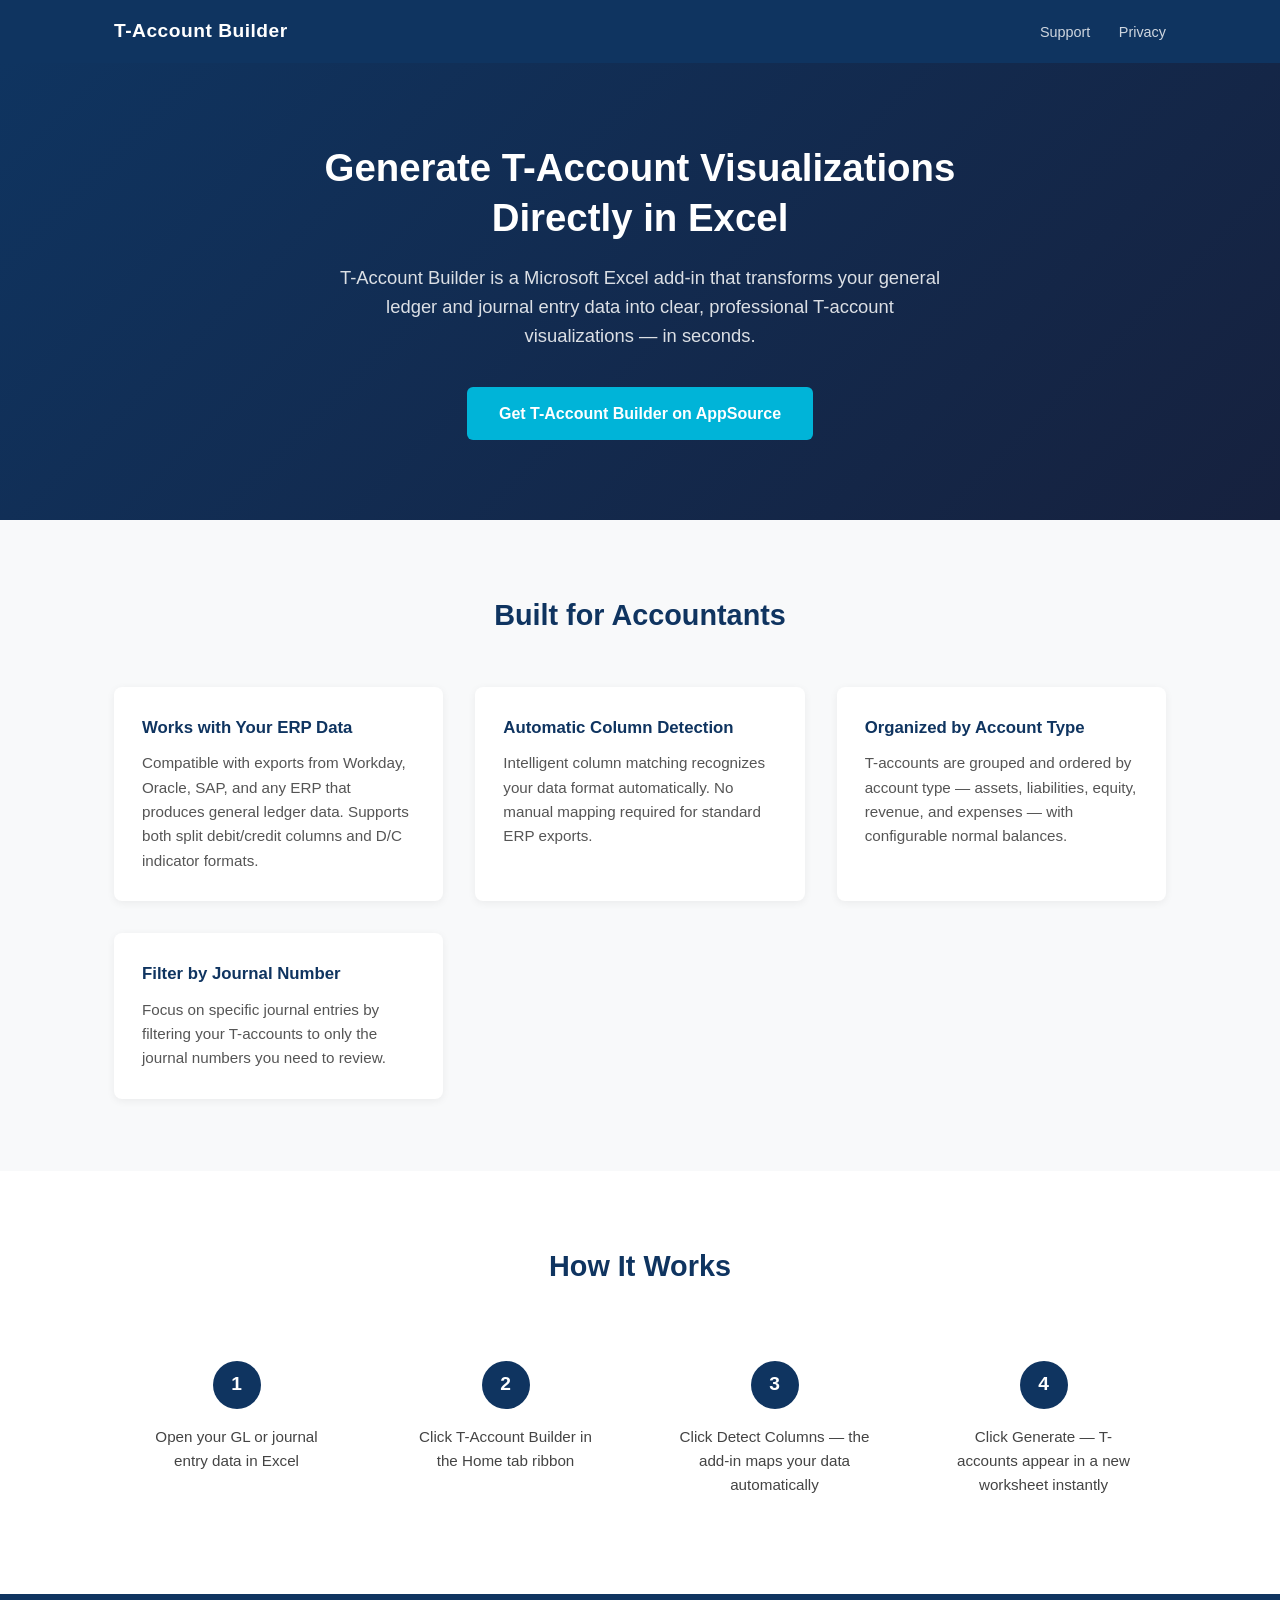
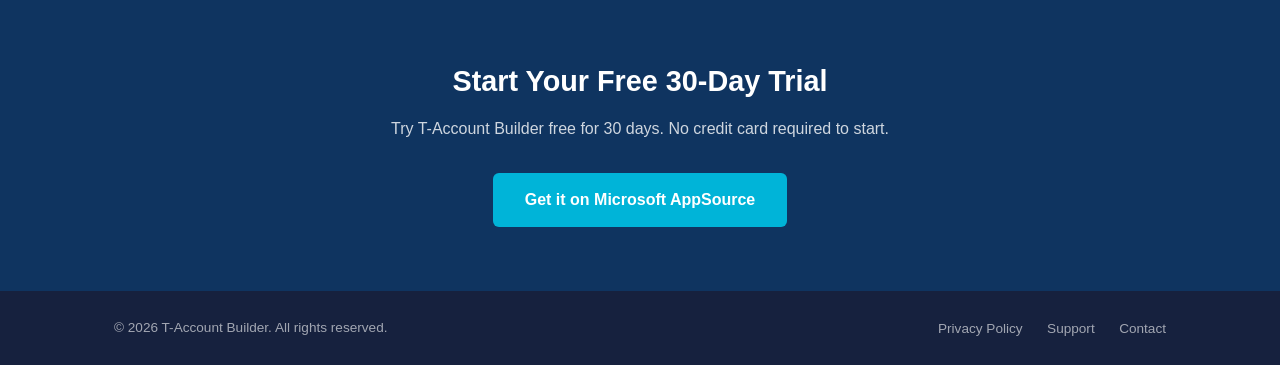
==== index.html @ 71a90ffa "Add files via upload" ====
<!DOCTYPE html>
<html lang="en">
<head>
    <meta charset="UTF-8">
    <meta name="viewport" content="width=device-width, initial-scale=1.0">
    <title>T-Account Builder — Generate T-Account Visualizations from Your GL Data</title>
    <meta name="description" content="T-Account Builder is a Microsoft Excel add-in that transforms general ledger and journal entry data into clear T-account visualizations instantly.">
    <link rel="stylesheet" href="style.css">
</head>
<body>

    <nav>
        <div class="nav-container">
            <span class="logo">T-Account Builder</span>
            <div class="nav-links">
                <a href="support.html">Support</a>
                <a href="privacy.html">Privacy</a>
            </div>
        </div>
    </nav>

    <section class="hero">
        <div class="container">
            <h1>Generate T-Account Visualizations Directly in Excel</h1>
            <p class="subtitle">T-Account Builder is a Microsoft Excel add-in that transforms your general ledger and journal entry data into clear, professional T-account visualizations — in seconds.</p>
            <a href="#" class="cta-button">Get T-Account Builder on AppSource</a>
        </div>
    </section>

    <section class="features">
        <div class="container">
            <h2>Built for Accountants</h2>
            <div class="feature-grid">
                <div class="feature">
                    <h3>Works with Your ERP Data</h3>
                    <p>Compatible with exports from Workday, Oracle, SAP, and any ERP that produces general ledger data. Supports both split debit/credit columns and D/C indicator formats.</p>
                </div>
                <div class="feature">
                    <h3>Automatic Column Detection</h3>
                    <p>Intelligent column matching recognizes your data format automatically. No manual mapping required for standard ERP exports.</p>
                </div>
                <div class="feature">
                    <h3>Organized by Account Type</h3>
                    <p>T-accounts are grouped and ordered by account type — assets, liabilities, equity, revenue, and expenses — with configurable normal balances.</p>
                </div>
                <div class="feature">
                    <h3>Filter by Journal Number</h3>
                    <p>Focus on specific journal entries by filtering your T-accounts to only the journal numbers you need to review.</p>
                </div>
            </div>
        </div>
    </section>

    <section class="how-it-works">
        <div class="container">
            <h2>How It Works</h2>
            <div class="steps">
                <div class="step">
                    <div class="step-number">1</div>
                    <p>Open your GL or journal entry data in Excel</p>
                </div>
                <div class="step">
                    <div class="step-number">2</div>
                    <p>Click T-Account Builder in the Home tab ribbon</p>
                </div>
                <div class="step">
                    <div class="step-number">3</div>
                    <p>Click Detect Columns — the add-in maps your data automatically</p>
                </div>
                <div class="step">
                    <div class="step-number">4</div>
                    <p>Click Generate — T-accounts appear in a new worksheet instantly</p>
                </div>
            </div>
        </div>
    </section>

    <section class="cta-section">
        <div class="container">
            <h2>Start Your Free 30-Day Trial</h2>
            <p>Try T-Account Builder free for 30 days. No credit card required to start.</p>
            <a href="#" class="cta-button">Get it on Microsoft AppSource</a>
        </div>
    </section>

    <footer>
        <div class="container">
            <p>&copy; 2026 T-Account Builder. All rights reserved.</p>
            <div class="footer-links">
                <a href="privacy.html">Privacy Policy</a>
                <a href="support.html">Support</a>
                <a href="mailto:tacctbuilder@gmail.com">Contact</a>
            </div>
        </div>
    </footer>

</body>
</html>
---- style.css ----
* {
    margin: 0;
    padding: 0;
    box-sizing: border-box;
}

body {
    font-family: -apple-system, BlinkMacSystemFont, 'Segoe UI', Roboto, sans-serif;
    color: #1a1a2e;
    line-height: 1.6;
}

.container {
    max-width: 1100px;
    margin: 0 auto;
    padding: 0 24px;
}

/* Nav */
nav {
    background: #0f3460;
    padding: 16px 0;
}

.nav-container {
    max-width: 1100px;
    margin: 0 auto;
    padding: 0 24px;
    display: flex;
    justify-content: space-between;
    align-items: center;
}

.logo {
    color: white;
    font-size: 1.2rem;
    font-weight: 700;
    letter-spacing: 0.5px;
}

.nav-links a {
    color: rgba(255,255,255,0.8);
    text-decoration: none;
    margin-left: 24px;
    font-size: 0.9rem;
}

.nav-links a:hover {
    color: white;
}

/* Hero */
.hero {
    background: linear-gradient(135deg, #0f3460 0%, #16213e 100%);
    color: white;
    padding: 80px 0;
    text-align: center;
}

.hero h1 {
    font-size: 2.4rem;
    font-weight: 700;
    margin-bottom: 20px;
    line-height: 1.3;
    max-width: 700px;
    margin-left: auto;
    margin-right: auto;
}

.hero .subtitle {
    font-size: 1.15rem;
    color: rgba(255,255,255,0.85);
    max-width: 620px;
    margin: 0 auto 36px;
}

.cta-button {
    display: inline-block;
    background: #00b4d8;
    color: white;
    padding: 14px 32px;
    border-radius: 6px;
    text-decoration: none;
    font-weight: 600;
    font-size: 1rem;
    transition: background 0.2s;
}

.cta-button:hover {
    background: #0096c7;
}

/* Features */
.features {
    padding: 72px 0;
    background: #f8f9fa;
}

.features h2 {
    text-align: center;
    font-size: 1.8rem;
    margin-bottom: 48px;
    color: #0f3460;
}

.feature-grid {
    display: grid;
    grid-template-columns: repeat(auto-fit, minmax(240px, 1fr));
    gap: 32px;
}

.feature {
    background: white;
    padding: 28px;
    border-radius: 8px;
    box-shadow: 0 2px 8px rgba(0,0,0,0.06);
}

.feature h3 {
    font-size: 1.05rem;
    color: #0f3460;
    margin-bottom: 10px;
}

.feature p {
    font-size: 0.95rem;
    color: #555;
}

/* How it works */
.how-it-works {
    padding: 72px 0;
}

.how-it-works h2 {
    text-align: center;
    font-size: 1.8rem;
    margin-bottom: 48px;
    color: #0f3460;
}

.steps {
    display: grid;
    grid-template-columns: repeat(auto-fit, minmax(200px, 1fr));
    gap: 24px;
    text-align: center;
}

.step {
    padding: 24px;
}

.step-number {
    width: 48px;
    height: 48px;
    background: #0f3460;
    color: white;
    border-radius: 50%;
    display: flex;
    align-items: center;
    justify-content: center;
    font-size: 1.2rem;
    font-weight: 700;
    margin: 0 auto 16px;
}

.step p {
    color: #444;
    font-size: 0.95rem;
}

/* CTA section */
.cta-section {
    background: #0f3460;
    color: white;
    padding: 64px 0;
    text-align: center;
}

.cta-section h2 {
    font-size: 1.8rem;
    margin-bottom: 12px;
}

.cta-section p {
    color: rgba(255,255,255,0.8);
    margin-bottom: 32px;
    font-size: 1rem;
}

/* Inner pages */
.page-content {
    padding: 64px 0;
    max-width: 800px;
    margin: 0 auto;
}

.page-content h1 {
    font-size: 2rem;
    color: #0f3460;
    margin-bottom: 8px;
}

.page-content .updated {
    color: #888;
    font-size: 0.9rem;
    margin-bottom: 40px;
}

.page-content h2 {
    font-size: 1.2rem;
    color: #0f3460;
    margin: 36px 0 12px;
}

.page-content p {
    color: #444;
    margin-bottom: 16px;
    font-size: 0.97rem;
}

.page-content ul {
    color: #444;
    padding-left: 20px;
    margin-bottom: 16px;
    font-size: 0.97rem;
}

.page-content ul li {
    margin-bottom: 8px;
}

.page-content a {
    color: #0096c7;
}

/* Support FAQ */
.faq-item {
    border-bottom: 1px solid #e9ecef;
    padding: 20px 0;
}

.faq-item h3 {
    font-size: 1rem;
    color: #0f3460;
    margin-bottom: 8px;
}

.faq-item p {
    margin-bottom: 0;
}

.contact-box {
    background: #f8f9fa;
    border-radius: 8px;
    padding: 28px;
    margin-top: 40px;
    text-align: center;
}

.contact-box h2 {
    margin-top: 0;
}

.contact-box a.cta-button {
    margin-top: 16px;
}

/* Footer */
footer {
    background: #16213e;
    color: rgba(255,255,255,0.6);
    padding: 24px 0;
}

footer .container {
    display: flex;
    justify-content: space-between;
    align-items: center;
    flex-wrap: wrap;
    gap: 12px;
}

footer p {
    font-size: 0.85rem;
}

.footer-links a {
    color: rgba(255,255,255,0.6);
    text-decoration: none;
    margin-left: 20px;
    font-size: 0.85rem;
}

.footer-links a:hover {
    color: white;
}

@media (max-width: 600px) {
    .hero h1 {
        font-size: 1.8rem;
    }

    footer .container {
        flex-direction: column;
        text-align: center;
    }

    .footer-links a:first-child {
        margin-left: 0;
    }
}
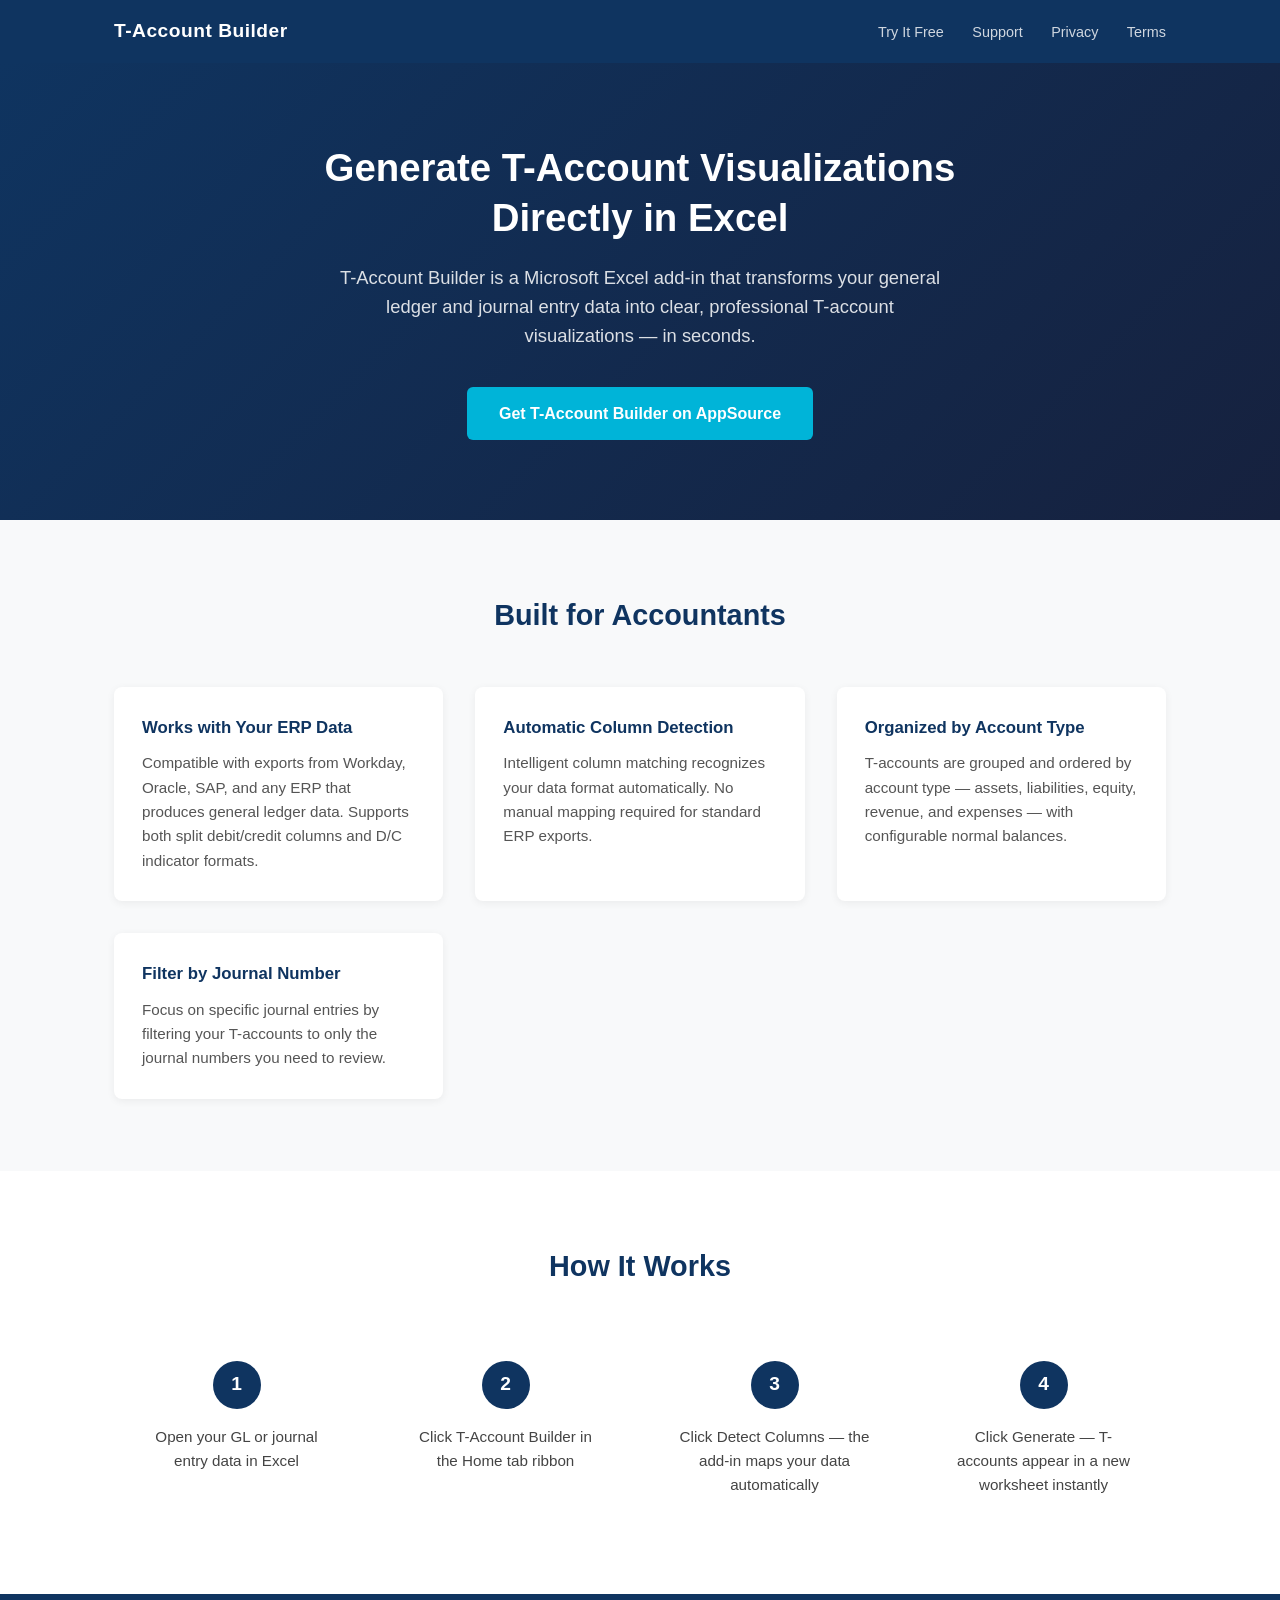
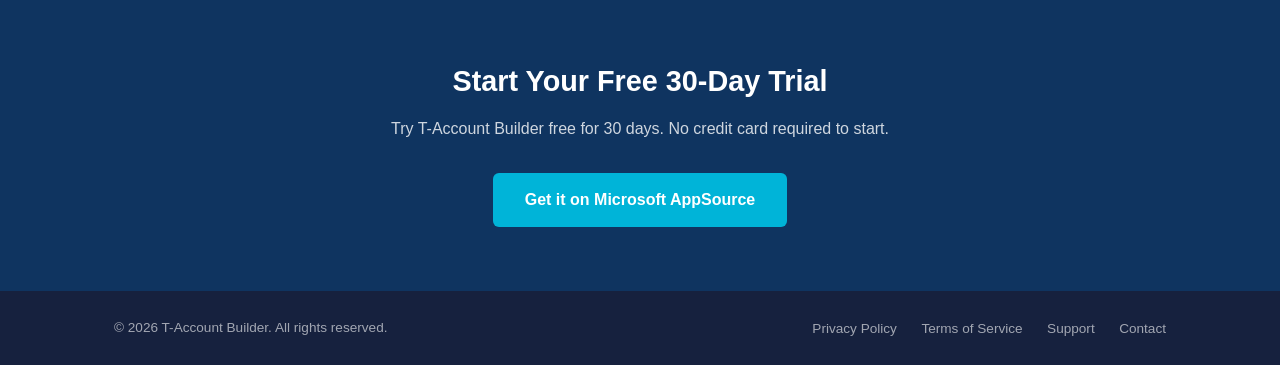
==== commit 28b66e43: "Add files via upload" ====
--- a/index.html
+++ b/index.html
@@ -13,8 +13,10 @@
         <div class="nav-container">
             <span class="logo">T-Account Builder</span>
             <div class="nav-links">
+                <a href="app.html">Try It Free</a>
                 <a href="support.html">Support</a>
                 <a href="privacy.html">Privacy</a>
+                <a href="terms.html">Terms</a>
             </div>
         </div>
     </nav>
@@ -88,6 +90,7 @@
             <p>&copy; 2026 T-Account Builder. All rights reserved.</p>
             <div class="footer-links">
                 <a href="privacy.html">Privacy Policy</a>
+                <a href="terms.html">Terms of Service</a>
                 <a href="support.html">Support</a>
                 <a href="mailto:tacctbuilder@gmail.com">Contact</a>
             </div>
